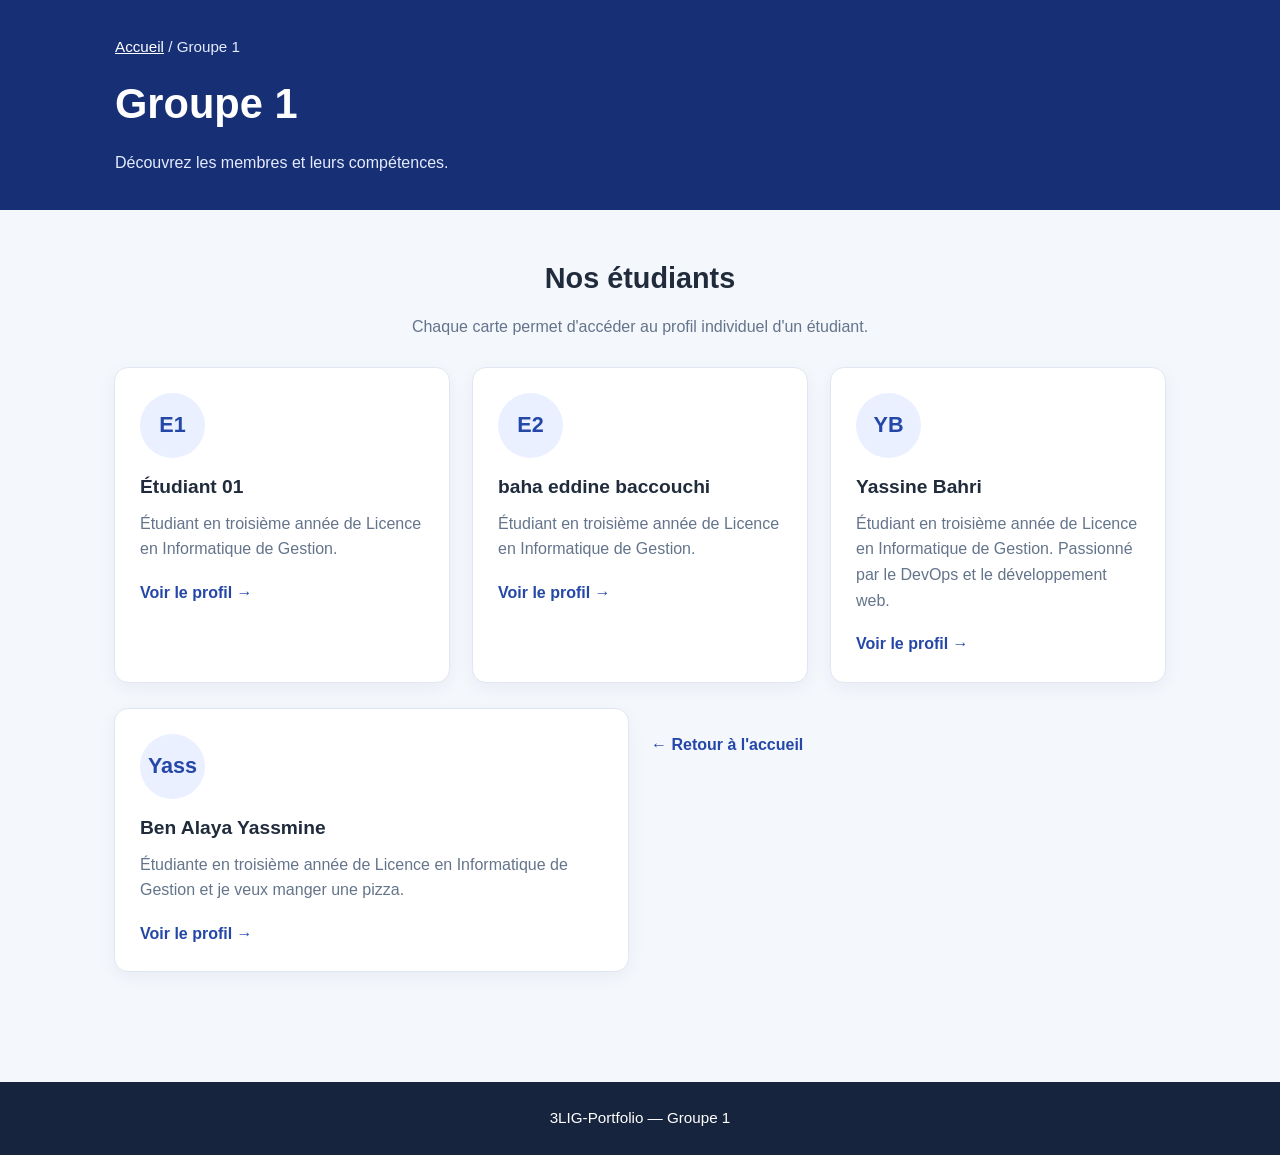
==== groupes/groupe1/index.html @ 85d473a4 "Merge pull request #92 from YASSMIN161/feature/carte-yassmine Add Yassmine Ben Alaya card" ====
<!DOCTYPE html>
<html lang="fr">
<head>
    <meta charset="UTF-8">
    <meta name="viewport" content="width=device-width, initial-scale=1.0">
    <title>Groupe 1 | 3LIG-Portfolio</title>
    <link rel="stylesheet" href="../../css/styles.css">
</head>
<body>

    <header class="page-header">
        <div class="header-inner">
            <p class="breadcrumb">
                <a href="../../index.html">Accueil</a> / Groupe 1
            </p>
            <h1>Groupe 1</h1>
            <p>Découvrez les membres et leurs compétences.</p>
        </div>
    </header>

    <main class="container">
        <section class="section">
            <h2>Nos étudiants</h2>
            <p class="section-description">
                Chaque carte permet d'accéder au profil individuel d'un étudiant.
            </p>

            <div class="cards">
                <article class="card">
                    <div class="profile-icon">E1</div>
                    <h3>Étudiant 01</h3>
                    <p>Étudiant en troisième année de Licence en Informatique de Gestion.</p>
                    <a class="text-link" href="students/etudiant-01.html">
                        Voir le profil →
                    </a>
                </article>

                <article class="card">
                    <div class="profile-icon">E2</div>
                    <h3>baha eddine baccouchi</h3>
                    <p>Étudiant en troisième année de Licence en Informatique de Gestion.</p>
                    <a class="text-link" href="students/etudiant-02.html">
                        Voir le profil →
                    </a>
                </article>
                <article class="card">
                    <div class="profile-icon">YB</div>
                    <h3>Yassine Bahri</h3>
                    <p>Étudiant en troisième année de Licence en Informatique de Gestion. Passionné par le DevOps et le développement web.</p>
                    <a class="text-link" href="students/yassine.html">
                        Voir le profil →
                    </a>
                </article>
            </div>
            <div class="cards">
                <article class="card">
                    <div class="profile-icon">Yass</div>
                    <h3>Ben Alaya Yassmine</h3>
                    <p>Étudiante en troisième année de Licence en Informatique de Gestion et je veux manger une pizza.</p>
                    <a class="text-link" href="students/etudiant-01.html">
                        Voir le profil →
                    </a>
                </article>

            <a class="back-link" href="../../index.html">
                ← Retour à l'accueil
            </a>
        </section>
    </main>

    <footer class="footer">
        <p>3LIG-Portfolio — Groupe 1</p>
    </footer>

</body>
</html>
---- css/styles.css ----
/* ===== Réinitialisation ===== */
* {
    box-sizing: border-box;
    margin: 0;
    padding: 0;
}

:root {
    --primary: #2447a8;
    --primary-dark: #172f75;
    --background: #f4f7fc;
    --surface: #ffffff;
    --text: #202b3c;
    --muted: #64748b;
    --border: #e1e7f0;
}

html {
    scroll-behavior: smooth;
}

body {
    font-family: Arial, Helvetica, sans-serif;
    background: var(--background);
    color: var(--text);
    line-height: 1.6;
}

a {
    color: var(--primary);
    text-decoration: none;
}

a:hover {
    text-decoration: underline;
}

/* ===== En-tête et navigation ===== */
.hero {
    background: linear-gradient(135deg, #172f75, #3568d4);
    color: white;
    padding-bottom: 65px;
}

.navbar {
    max-width: 1100px;
    margin: auto;
    padding: 22px 24px;
    display: flex;
    justify-content: space-between;
    align-items: center;
    gap: 20px;
}

.logo {
    color: white;
    font-size: 1.25rem;
    font-weight: bold;
}

.nav-link {
    color: white;
}

.hero-content {
    max-width: 850px;
    margin: auto;
    padding: 65px 24px 20px;
    text-align: center;
}

.eyebrow {
    text-transform: uppercase;
    letter-spacing: 2px;
    font-size: 0.85rem;
    font-weight: bold;
    margin-bottom: 14px;
    opacity: 0.85;
}

.hero h1 {
    font-size: clamp(2rem, 5vw, 3.5rem);
    line-height: 1.2;
    margin-bottom: 20px;
}

.hero-content > p:not(.eyebrow) {
    max-width: 650px;
    margin: 0 auto 28px;
    color: #e5ecff;
}

/* ===== Boutons ===== */
.button {
    display: inline-block;
    background: white;
    color: var(--primary-dark);
    padding: 12px 22px;
    border-radius: 8px;
    font-weight: bold;
}

.button:hover {
    background: #eaf0ff;
    text-decoration: none;
}

/* ===== Contenu principal ===== */
.container {
    max-width: 1100px;
    margin: auto;
    padding: 45px 24px;
}

.intro {
    text-align: center;
    max-width: 780px;
    margin: 0 auto 50px;
}

.intro h2,
.section h2,
.callout h2 {
    font-size: 1.8rem;
    margin-bottom: 12px;
}

.intro p,
.section-description {
    color: var(--muted);
}

.section {
    margin-bottom: 45px;
}

.section > h2,
.section-description {
    text-align: center;
}

.section-description {
    margin-bottom: 28px;
}

/* ===== Grille de cartes ===== */
.cards {
    display: grid;
    grid-template-columns: repeat(auto-fit, minmax(230px, 1fr));
    gap: 22px;
    margin-top: 25px;
}

.card {
    background: var(--surface);
    border: 1px solid var(--border);
    border-radius: 14px;
    padding: 25px;
    box-shadow: 0 5px 18px rgba(25, 45, 85, 0.05);
}

.card h3 {
    margin: 12px 0 8px;
    font-size: 1.2rem;
}

.card p {
    color: var(--muted);
    margin-bottom: 18px;
}

.group-number {
    display: inline-block;
    color: var(--primary);
    background: #eaf0ff;
    padding: 5px 12px;
    border-radius: 7px;
    font-weight: bold;
}

.text-link {
    font-weight: bold;
}

/* ===== Pages de groupe et profils ===== */
.page-header {
    background: var(--primary-dark);
    color: white;
    padding: 35px 24px;
}

.page-header .header-inner {
    max-width: 1050px;
    margin: auto;
}

.page-header h1 {
    margin: 12px 0;
    font-size: clamp(1.8rem, 4vw, 2.6rem);
}

.page-header p {
    color: #e5ecff;
}

.breadcrumb {
    color: #e5ecff;
    font-size: 0.95rem;
}

.breadcrumb a {
    color: white;
    text-decoration: underline;
}

.profile-icon {
    width: 65px;
    height: 65px;
    border-radius: 50%;
    display: grid;
    place-items: center;
    background: #eaf0ff;
    color: var(--primary);
    font-size: 1.35rem;
    font-weight: bold;
    margin-bottom: 14px;
}

.profile-details {
    margin: 20px 0;
}

.profile-details p {
    margin-bottom: 8px;
}

.tag {
    display: inline-block;
    background: #edf2ff;
    color: var(--primary-dark);
    padding: 5px 10px;
    border-radius: 20px;
    margin: 4px 4px 4px 0;
    font-size: 0.85rem;
}

.back-link {
    display: inline-block;
    margin-top: 24px;
    font-weight: bold;
}

.callout {
    background: #eaf0ff;
    border-radius: 14px;
    padding: 30px;
    text-align: center;
    margin-top: 45px;
}

.callout p {
    color: var(--muted);
}

/* ===== Pied de page ===== */
.footer {
    background: #17243d;
    color: white;
    text-align: center;
    padding: 24px;
    margin-top: 20px;
}

.footer p {
    font-size: 0.95rem;
}

/* ===== Adaptation mobile ===== */
@media (max-width: 600px) {
    .navbar {
        padding: 18px;
        flex-wrap: wrap;
    }

    .hero-content {
        padding-top: 40px;
    }

    .container {
        padding: 30px 18px;
    }

    .cards {
        grid-template-columns: 1fr;
    }

    .callout {
        padding: 22px;
    }
}
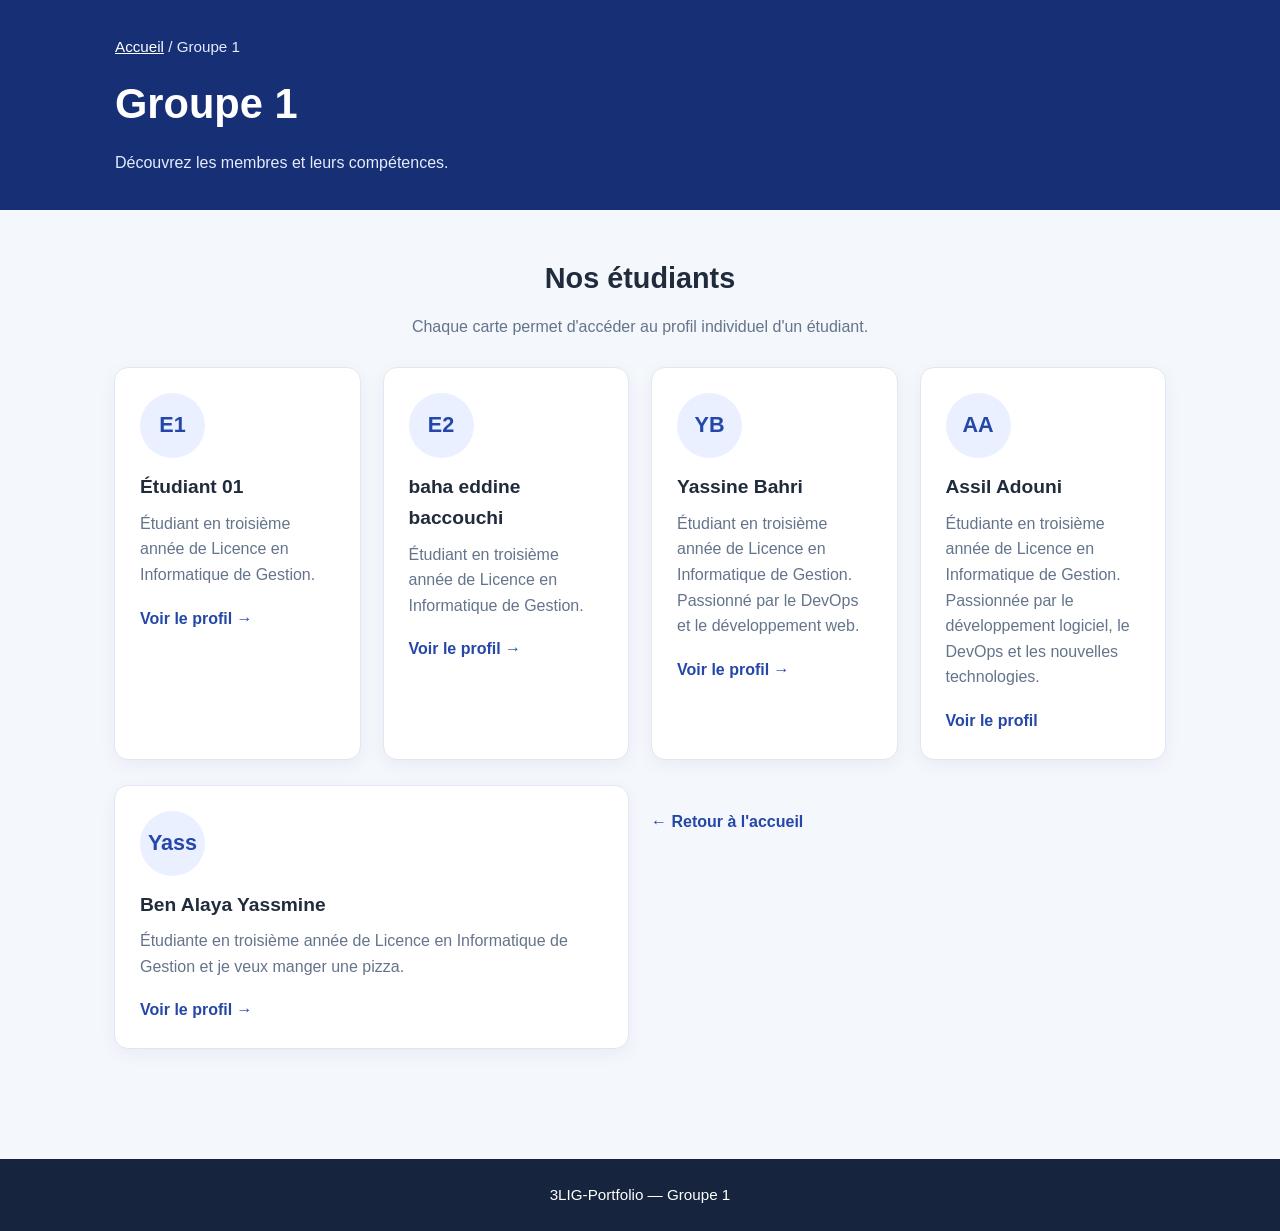
==== commit a8260201: "Merge pull request #91 from assil-adouni/feature/ajouter-carte-assil feat: Ajout du profil d'Assil A" ====
--- a/groupes/groupe1/index.html
+++ b/groupes/groupe1/index.html
@@ -52,6 +52,16 @@
                         Voir le profil →
                     </a>
                 </article>
+                
+                <article class="card">
+                    <div class="profile-icon">AA</div>
+                    <h3>Assil Adouni</h3>
+                    <p>Étudiante en troisième année de Licence en Informatique de Gestion. Passionnée par le développement logiciel, le DevOps et les nouvelles technologies.</p>
+                    <a class="text-link" href="students/assil-adouni.html">
+                        Voir le profil
+                    </a>
+                </article>
+
             </div>
             <div class="cards">
                 <article class="card">
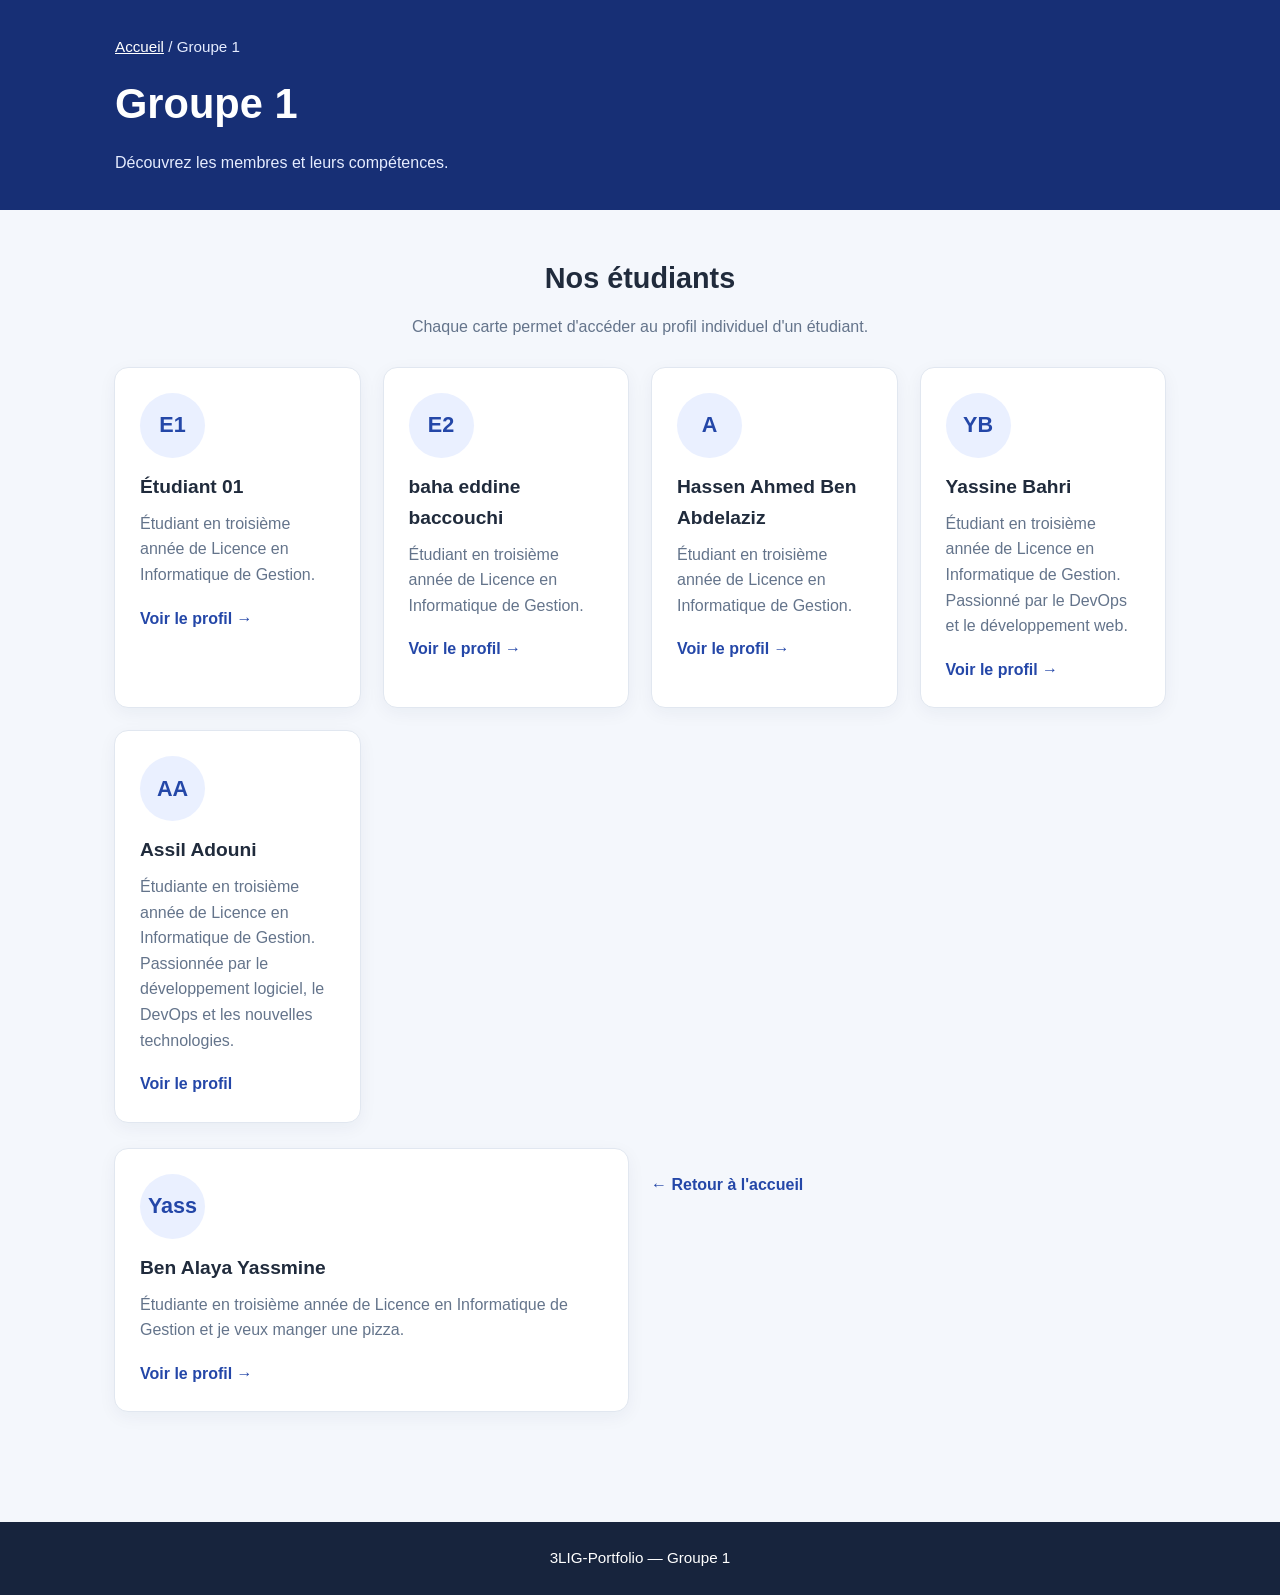
==== commit 08f3c420: "Merge branch 'main' into carte-ahmed" ====
--- a/groupes/groupe1/index.html
+++ b/groupes/groupe1/index.html
@@ -44,6 +44,16 @@
                         Voir le profil →
                     </a>
                 </article>
+
+                                <article class="card">
+                    <div class="profile-icon">A</div>
+                    <h3>Hassen Ahmed Ben Abdelaziz</h3>
+                    <p>Étudiant en troisième année de Licence en Informatique de Gestion.</p>
+                    <a class="text-link" href="students/ahmed.html">
+                        Voir le profil →
+                    </a>
+                </article>
+
                 <article class="card">
                     <div class="profile-icon">YB</div>
                     <h3>Yassine Bahri</h3>
@@ -61,6 +71,7 @@
                         Voir le profil
                     </a>
                 </article>
+
 
             </div>
             <div class="cards">
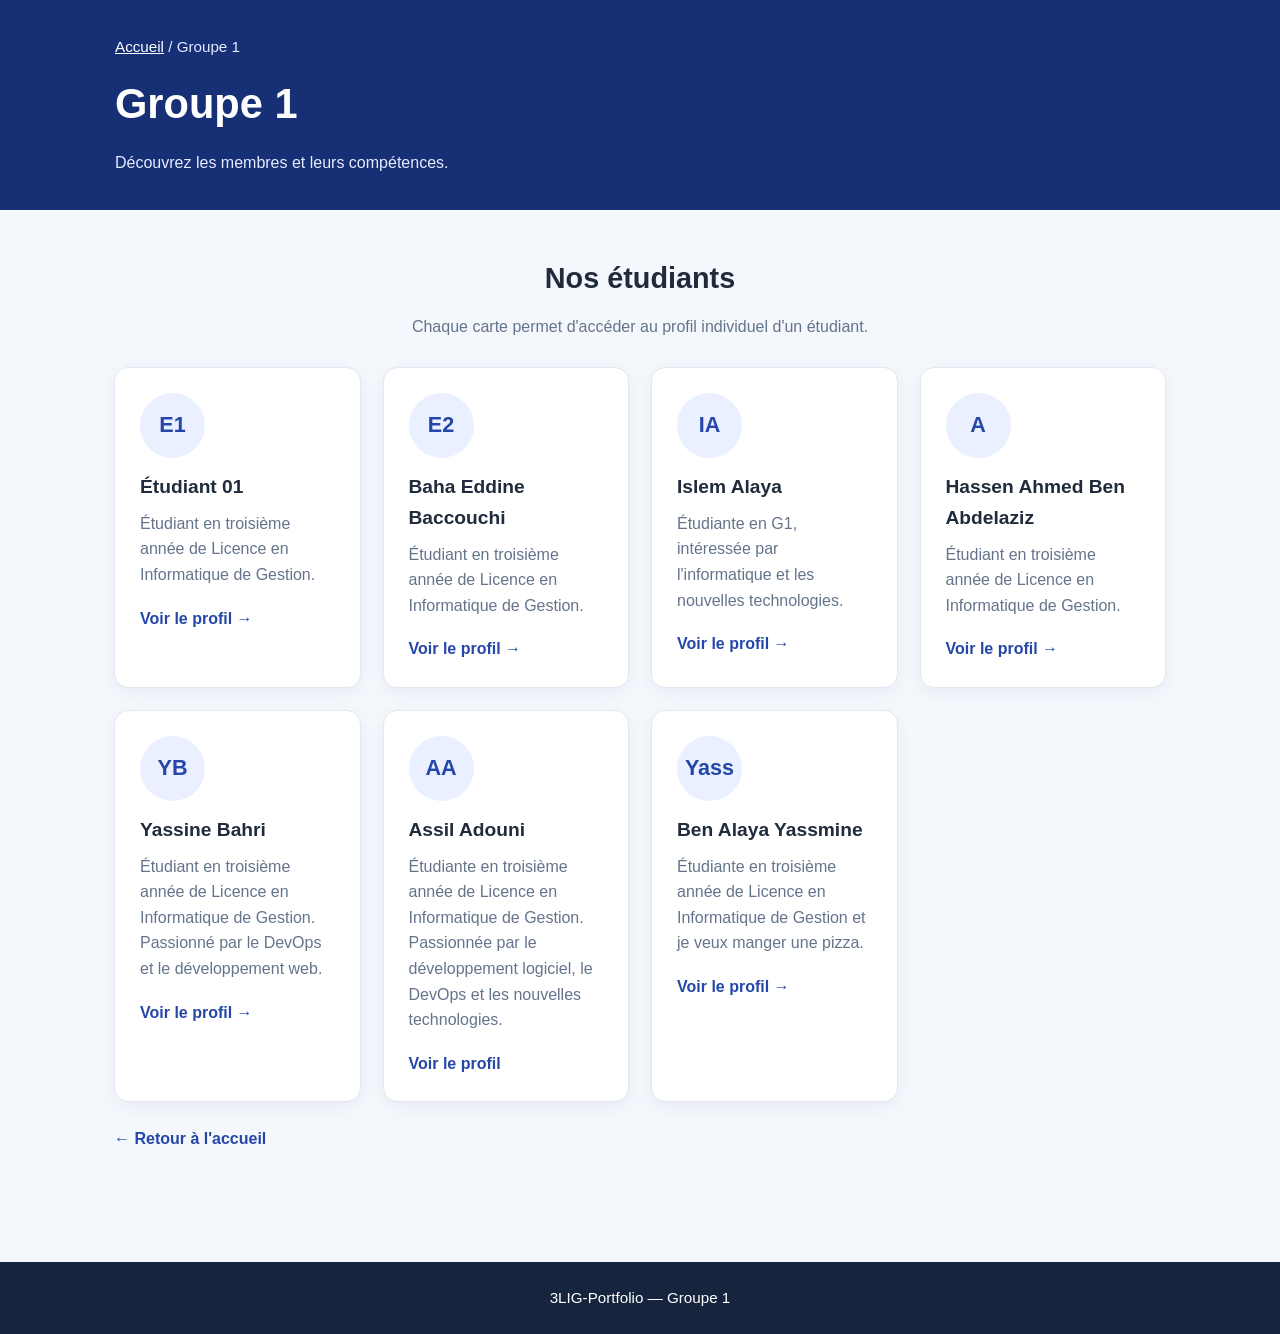
==== commit 2ec89168: "Merge branch 'main' into ajouter-carte-ISLEM_ALAYA" ====
--- a/groupes/groupe1/index.html
+++ b/groupes/groupe1/index.html
@@ -27,6 +27,7 @@
             </p>
 
             <div class="cards">
+
                 <article class="card">
                     <div class="profile-icon">E1</div>
                     <h3>Étudiant 01</h3>
@@ -38,18 +39,29 @@
 
                 <article class="card">
                     <div class="profile-icon">E2</div>
-                    <h3>baha eddine baccouchi</h3>
+                    <h3>Baha Eddine Baccouchi</h3>
                     <p>Étudiant en troisième année de Licence en Informatique de Gestion.</p>
                     <a class="text-link" href="students/etudiant-02.html">
                         Voir le profil →
                     </a>
                 </article>
 
-                                <article class="card">
+
+                <article class="card">
+                    <div class="profile-icon">IA</div>
+                    <h3>Islem Alaya</h3>
+                    <p>Étudiante en G1, intéressée par l'informatique et les nouvelles technologies.</p>
+                    <a class="text-link" href="students/islem.html">
+                      Voir le profil →
+                    </a>
+                </article>
+
+                 <article class="card">
                     <div class="profile-icon">A</div>
                     <h3>Hassen Ahmed Ben Abdelaziz</h3>
                     <p>Étudiant en troisième année de Licence en Informatique de Gestion.</p>
                     <a class="text-link" href="students/ahmed.html">
+
                         Voir le profil →
                     </a>
                 </article>
@@ -62,6 +74,7 @@
                         Voir le profil →
                     </a>
                 </article>
+
                 
                 <article class="card">
                     <div class="profile-icon">AA</div>
@@ -72,9 +85,7 @@
                     </a>
                 </article>
 
-
-            </div>
-            <div class="cards">
+            
                 <article class="card">
                     <div class="profile-icon">Yass</div>
                     <h3>Ben Alaya Yassmine</h3>
@@ -83,7 +94,7 @@
                         Voir le profil →
                     </a>
                 </article>
-
+</div>
             <a class="back-link" href="../../index.html">
                 ← Retour à l'accueil
             </a>
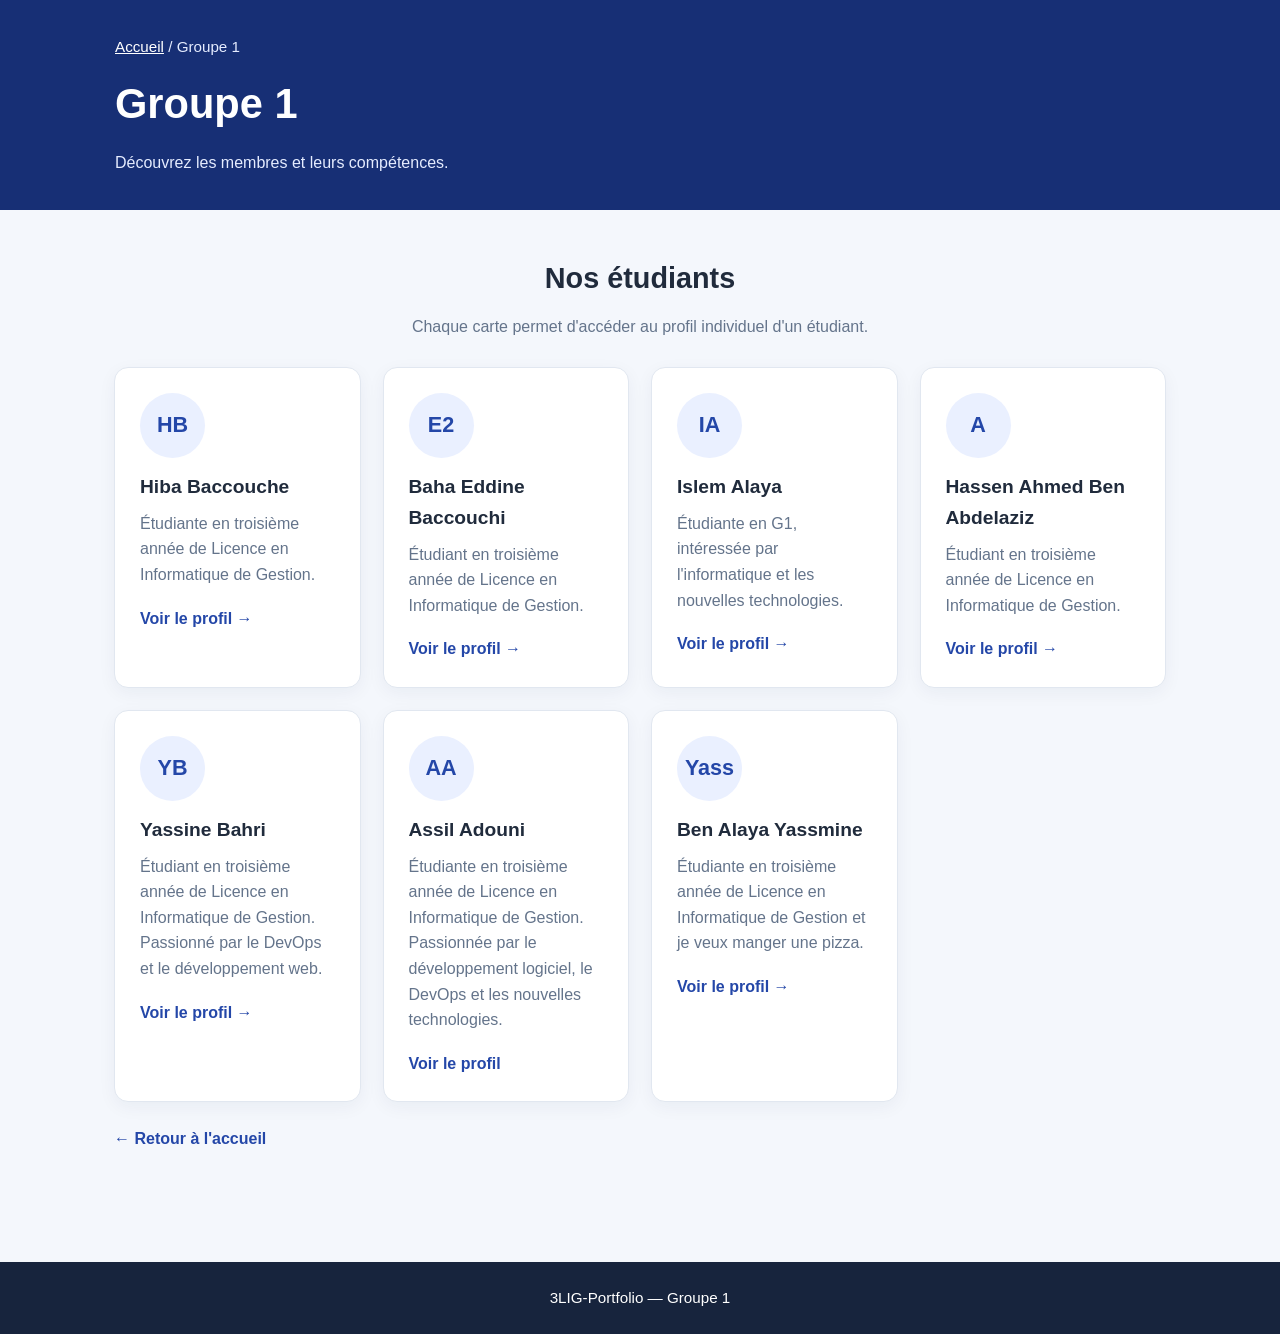
==== commit b85ce596: "Merge 444972702f633b4f7a9f3eedc9c0b69083e8613a into d20386728dd6b5fb8ed678567169e3ef48ae2e0a" ====
--- a/groupes/groupe1/index.html
+++ b/groupes/groupe1/index.html
@@ -1,4 +1,3 @@
-
 <!DOCTYPE html>
 <html lang="fr">
 <head>
@@ -29,9 +28,9 @@
             <div class="cards">
 
                 <article class="card">
-                    <div class="profile-icon">E1</div>
-                    <h3>Étudiant 01</h3>
-                    <p>Étudiant en troisième année de Licence en Informatique de Gestion.</p>
+                    <div class="profile-icon">HB</div>
+                    <h3>Hiba Baccouche</h3>
+                    <p>Étudiante en troisième année de Licence en Informatique de Gestion.</p>
                     <a class="text-link" href="students/etudiant-01.html">
                         Voir le profil →
                     </a>
@@ -106,4 +105,4 @@
     </footer>
 
 </body>
-</html>
+</html>
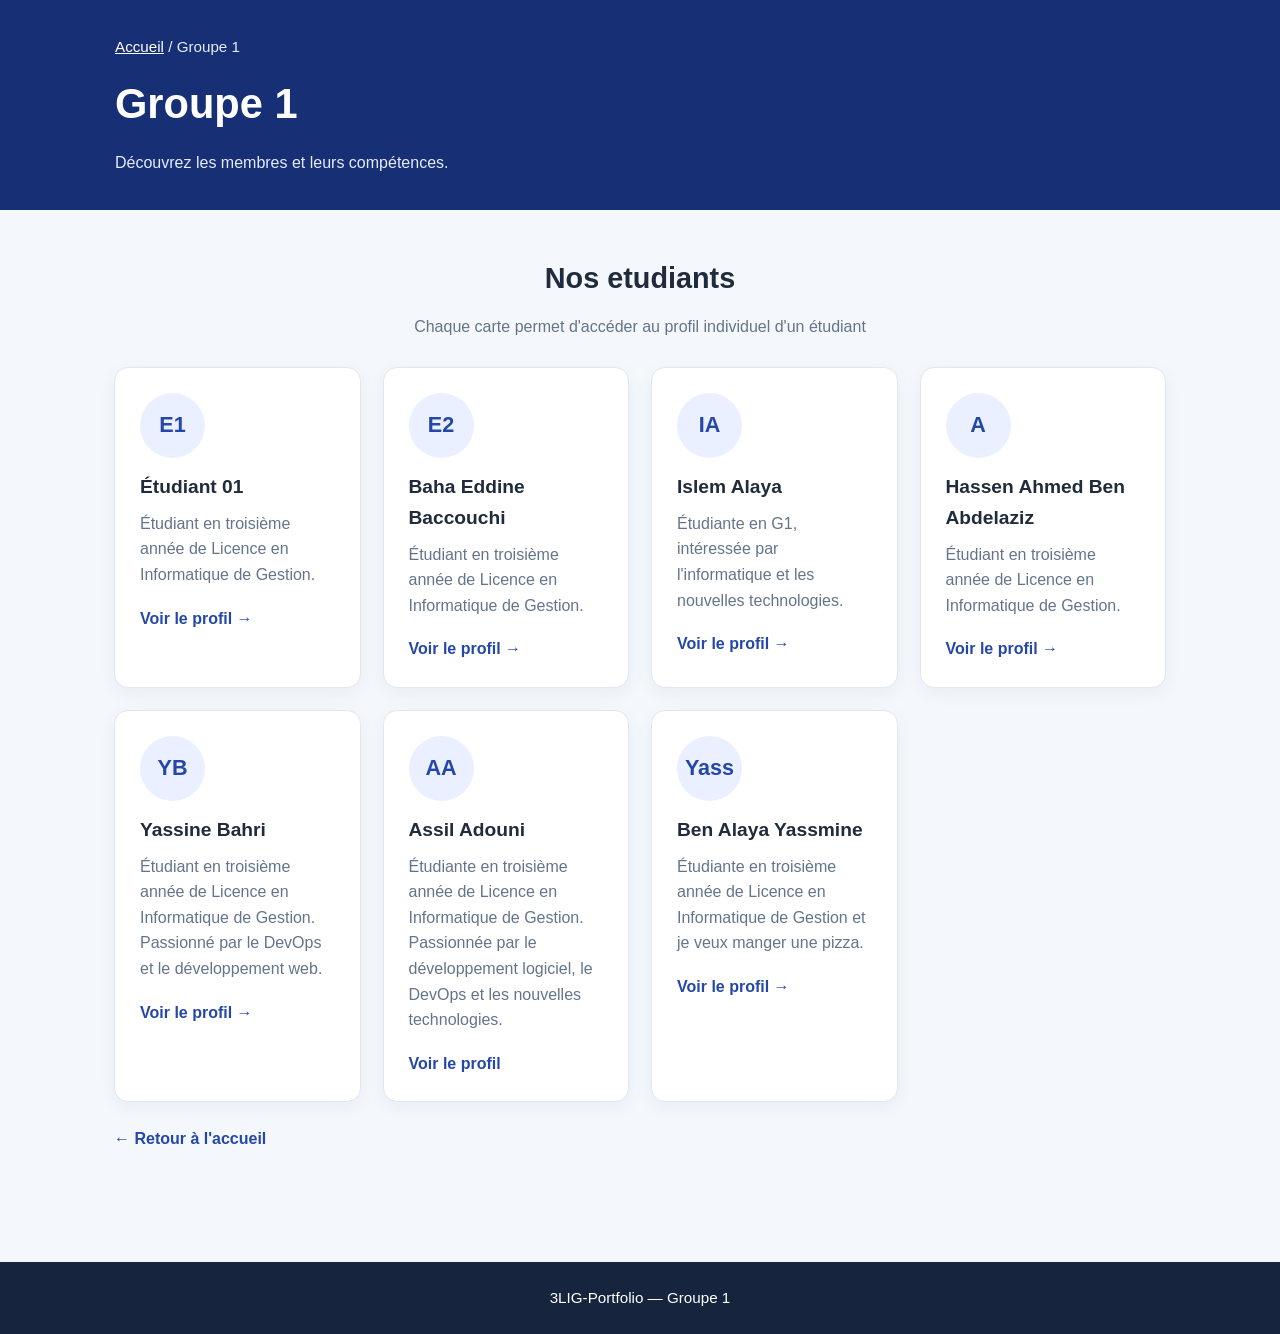
==== commit e91aa455: "Merge c5741f667afc4b2a565e559c8978261fe7c6433a into d20386728dd6b5fb8ed678567169e3ef48ae2e0a" ====
--- a/groupes/groupe1/index.html
+++ b/groupes/groupe1/index.html
@@ -1,3 +1,4 @@
+
 <!DOCTYPE html>
 <html lang="fr">
 <head>
@@ -20,17 +21,17 @@
 
     <main class="container">
         <section class="section">
-            <h2>Nos étudiants</h2>
+            <h2>Nos etudiants</h2>
             <p class="section-description">
-                Chaque carte permet d'accéder au profil individuel d'un étudiant.
+               Chaque carte permet d'accéder au profil individuel d'un étudiant
             </p>
 
             <div class="cards">
 
                 <article class="card">
-                    <div class="profile-icon">HB</div>
-                    <h3>Hiba Baccouche</h3>
-                    <p>Étudiante en troisième année de Licence en Informatique de Gestion.</p>
+                    <div class="profile-icon">E1</div>
+                    <h3>Étudiant 01</h3>
+                    <p>Étudiant en troisième année de Licence en Informatique de Gestion.</p>
                     <a class="text-link" href="students/etudiant-01.html">
                         Voir le profil →
                     </a>
@@ -105,4 +106,4 @@
     </footer>
 
 </body>
-</html>+</html>
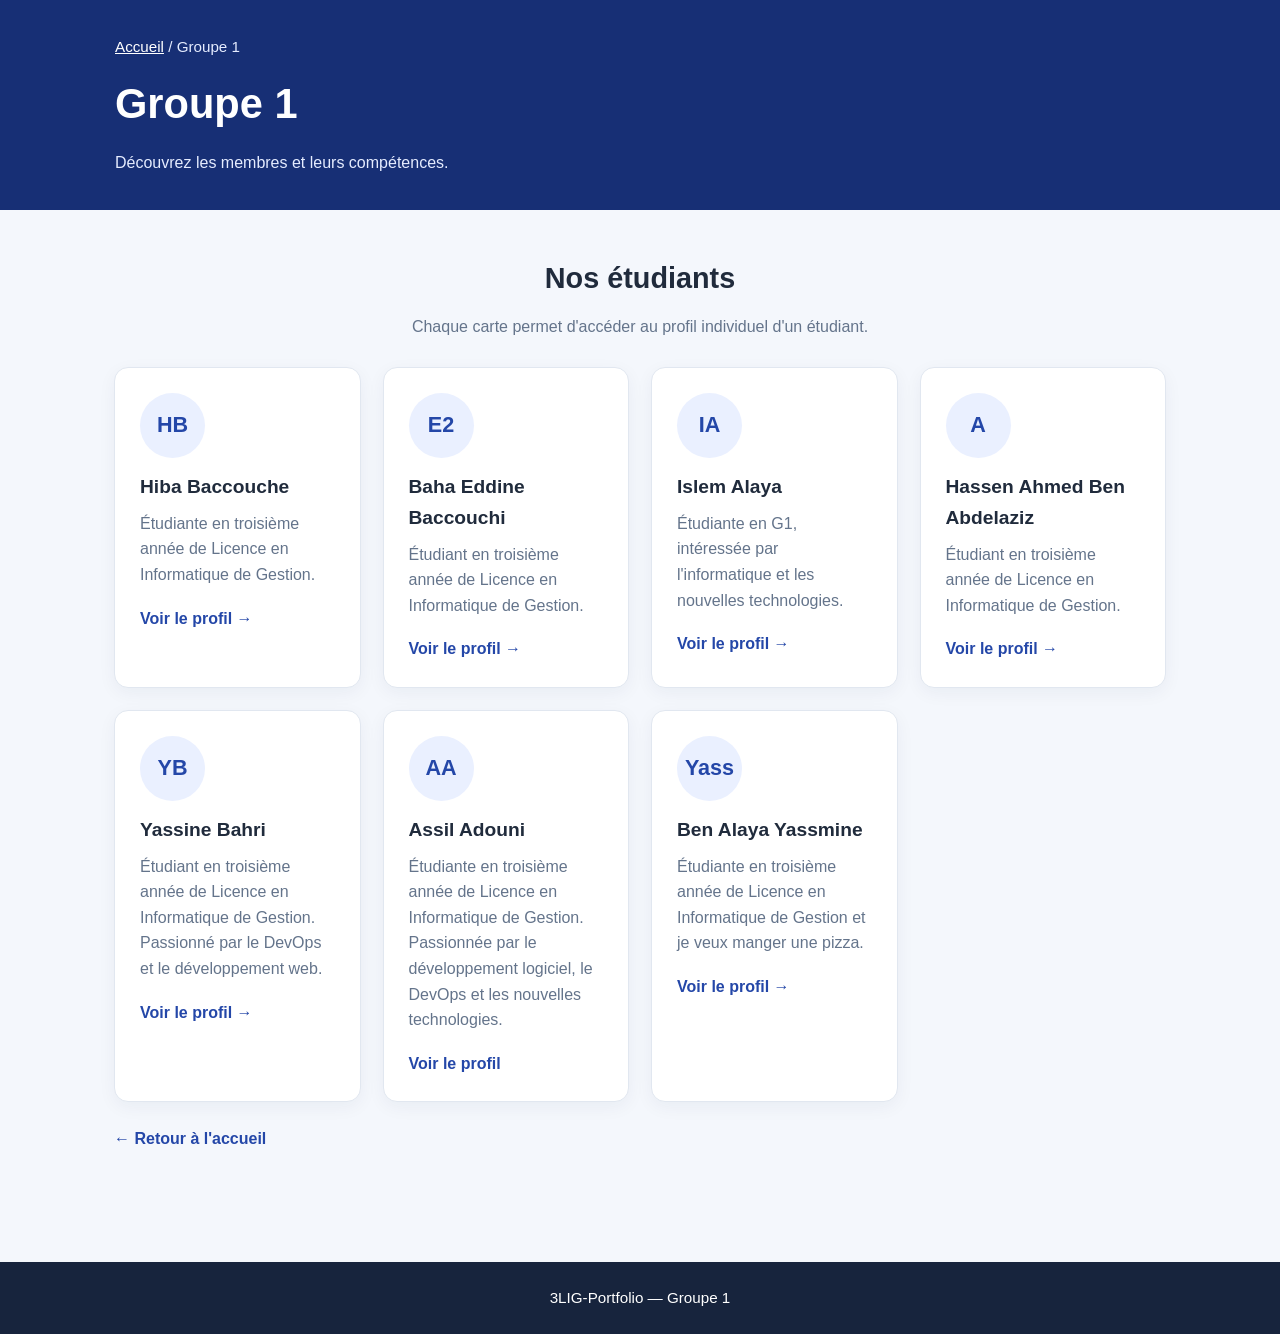
==== commit aa188ef0: "Merge pull request #40 from hibabaccouche52-lgtm/feature/ajouter-carte-hiba-baccouche feat: Ajoute l" ====
--- a/groupes/groupe1/index.html
+++ b/groupes/groupe1/index.html
@@ -1,4 +1,3 @@
-
 <!DOCTYPE html>
 <html lang="fr">
 <head>
@@ -21,17 +20,17 @@
 
     <main class="container">
         <section class="section">
-            <h2>Nos etudiants</h2>
+            <h2>Nos étudiants</h2>
             <p class="section-description">
-               Chaque carte permet d'accéder au profil individuel d'un étudiant
+                Chaque carte permet d'accéder au profil individuel d'un étudiant.
             </p>
 
             <div class="cards">
 
                 <article class="card">
-                    <div class="profile-icon">E1</div>
-                    <h3>Étudiant 01</h3>
-                    <p>Étudiant en troisième année de Licence en Informatique de Gestion.</p>
+                    <div class="profile-icon">HB</div>
+                    <h3>Hiba Baccouche</h3>
+                    <p>Étudiante en troisième année de Licence en Informatique de Gestion.</p>
                     <a class="text-link" href="students/etudiant-01.html">
                         Voir le profil →
                     </a>
@@ -106,4 +105,4 @@
     </footer>
 
 </body>
-</html>
+</html>
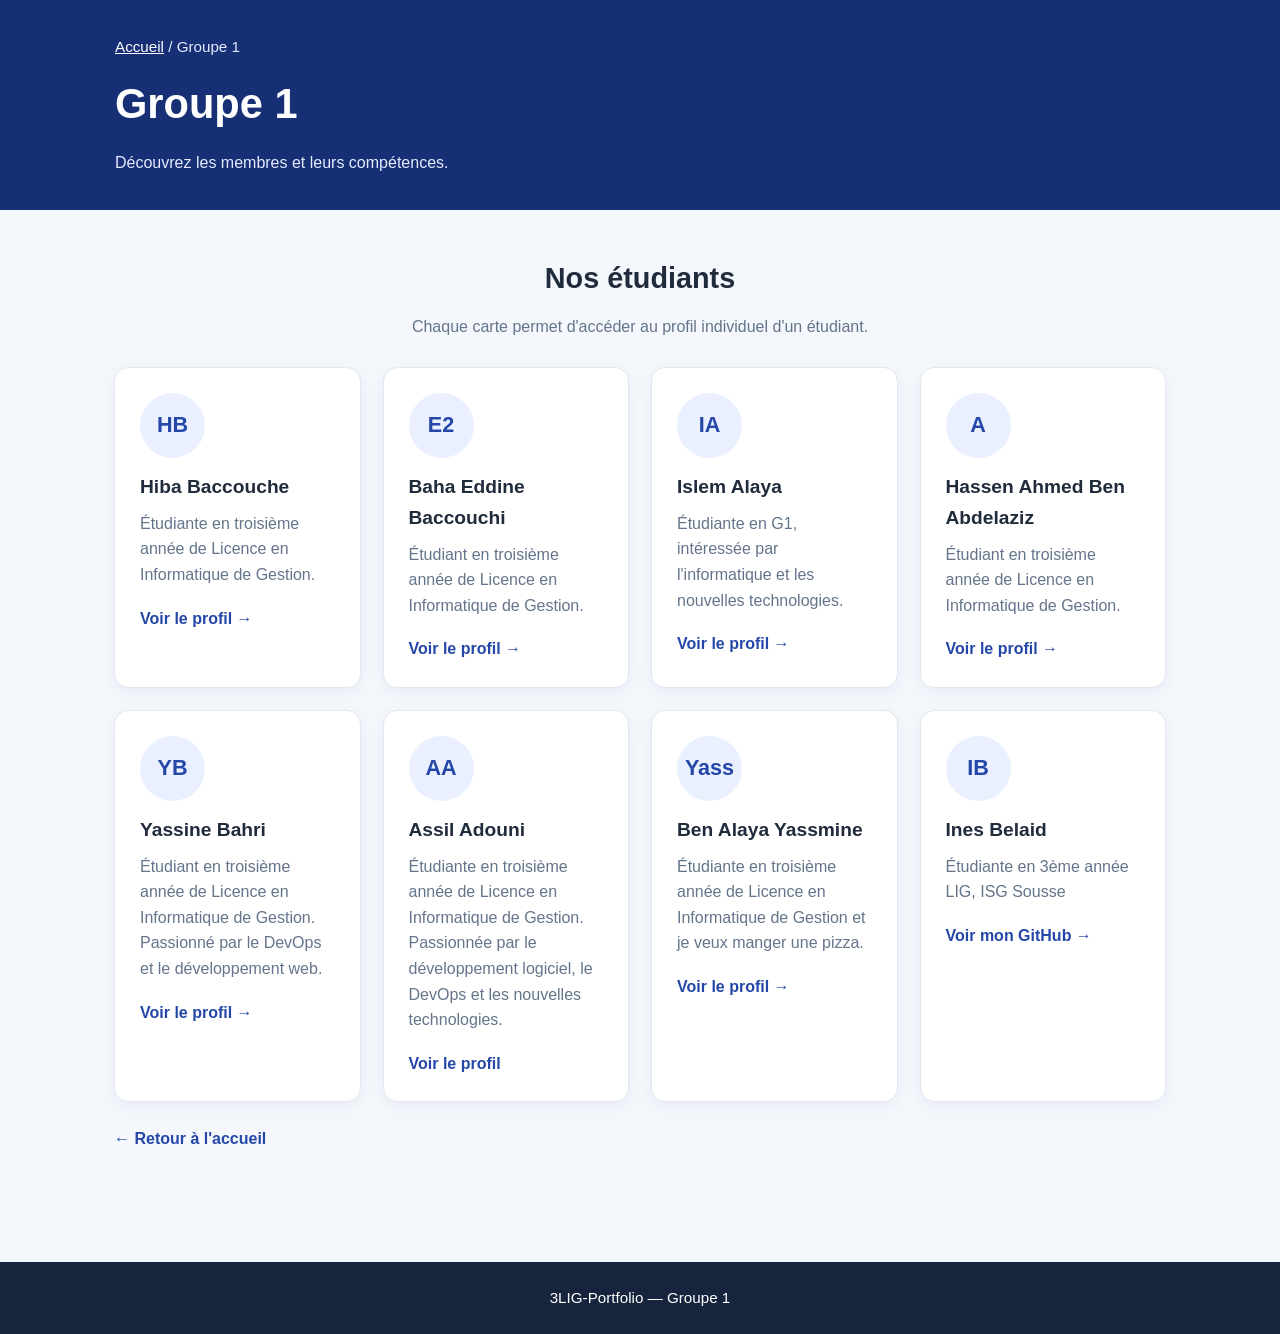
==== commit 6e7c051f: "feat: Ajoute la carte de Ines Belaid" ====
--- a/groupes/groupe1/index.html
+++ b/groupes/groupe1/index.html
@@ -93,6 +93,14 @@
                         Voir le profil →
                     </a>
                 </article>
+                <article class="card">
+                    <div class="profile-icon">IB</div>
+                    <h3>Ines Belaid</h3>
+                    <p>Étudiante en 3ème année LIG, ISG Sousse</p>
+                    <a class="text-link" href="https://github.com/ines114" target="_blank">
+                        Voir mon GitHub →
+                    </a>
+                </article>
 </div>
             <a class="back-link" href="../../index.html">
                 ← Retour à l'accueil
